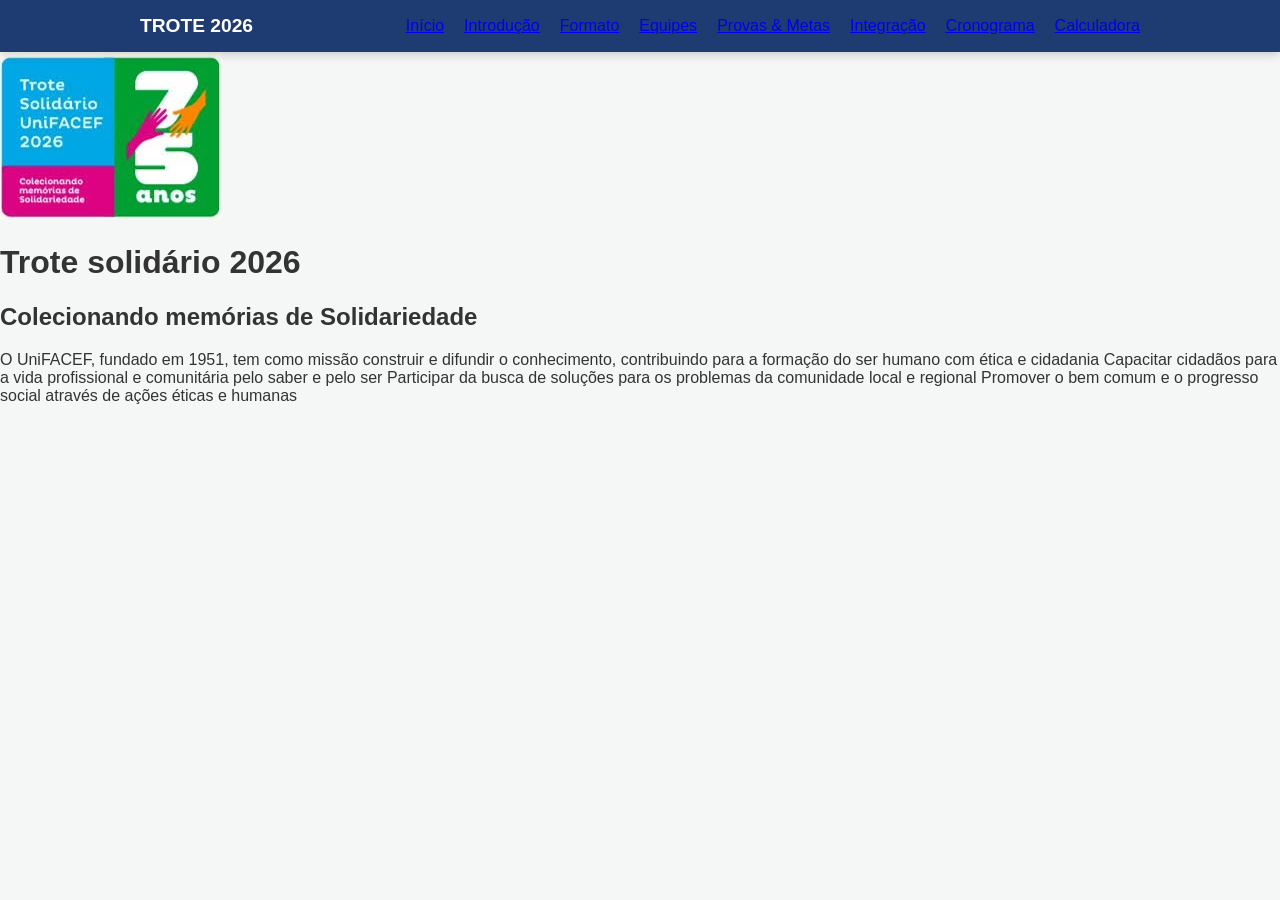
==== index.html @ 2dc085ed "versao 12/03/2026" ====
<!DOCTYPE html> <!--são elementos semânticos: nav, header, main, section-->
<html lang="pt-br">
<head>
    <meta charset="UTF-8">
    <meta name="viewport" content="width=device-width, initial-scale=1.0">
    <link rel="stylesheet" href="style.css">
    <title>Trote Solidário</title>
</head>
<body>

    <nav class="menu-principal">

        <div class="menu-container">
            <a href="index.html" class="logo">Trote 2026</a>

            <ul class="lista">
                
                <li> <a href="index.html"> Início </a> </li>

                <li> <a href="introducao.html"> Introdução </a> </li>

                <li> <a href="formato.html"> Formato </a> </li>

                <li> <a href="equipes.html"> Equipes </a> </li>

                <li> <a href="provas.html"> Provas & Metas </a> </li>

                <li> <a href="integracao.html"> Integração </a> </li>
                
                <li> <a href="cronograma.html"> Cronograma </a> </li>

                <li> <a href="calculadora.html"> Calculadora </a> </li>
            
            </ul>
            
        </div>

    </nav>

    <header class="cabecalho">
        <div class="cabecalho-container">

            <img src="trote-solidario.png" alt="Trote Solidário">
            <h1> Trote solidário 2026 </h1>
            <h2> Colecionando memórias de Solidariedade </h2>

        </div>
    </header>

    <main class="principal">
        <section class="secao">O UniFACEF, fundado em 1951, tem como missão construir e difundir o conhecimento, contribuindo para a formação do ser humano com ética e cidadania
 Capacitar cidadãos para a vida profissional e comunitária pelo saber e pelo ser 
 Participar da busca de soluções para os problemas da comunidade local e regional
 Promover o bem comum e o progresso social através de ações éticas e humanas</section>
        <section></section>
        <section></section>
        <section></section>
        <section></section>

    </main>

</body>
</html>
---- style.css ----
body{
    margin: 0;
    font-family: "Segoe UI", sans-serif;
    background-color:#f4f7f6;
    color: #333;
}

.menu-principal{
    background-color: #1e3c72;
    padding: 15px 0;
    position: sticky; top: 0; z-index: 1000; /* COLOCAR NO OBSIDIAN coloca o menu principal (nav) na parte de cima da tela fixamente (não sai dali mesmo quando scrolla a página*/
    box-shadow: 0 2px 10px rgba(0, 0, 0, 0.2); /* COLOCAR NO OBSIDIAN sombra da caixa (o 0.2 é a transparência)*/
}

.menu-container{
    max-width: 1000px;
    margin: 0 auto;
    display: flex;
    justify-content: space-between;
    align-items: center;
    padding: 0 20px;
}

.logo{
    color: white;
    text-decoration: none;
    font-weight: bold;
    font-size: 1.2rem;
    text-transform: uppercase; /* COLOCAR NO OBSIDIAN coloca todas as letras em maiúsculo */
}

.lista{
    list-style: none;
    display: flex;
    gap: 20px;
    margin: 0;
    padding: 0;
    color: white;
}

.lista li{

}
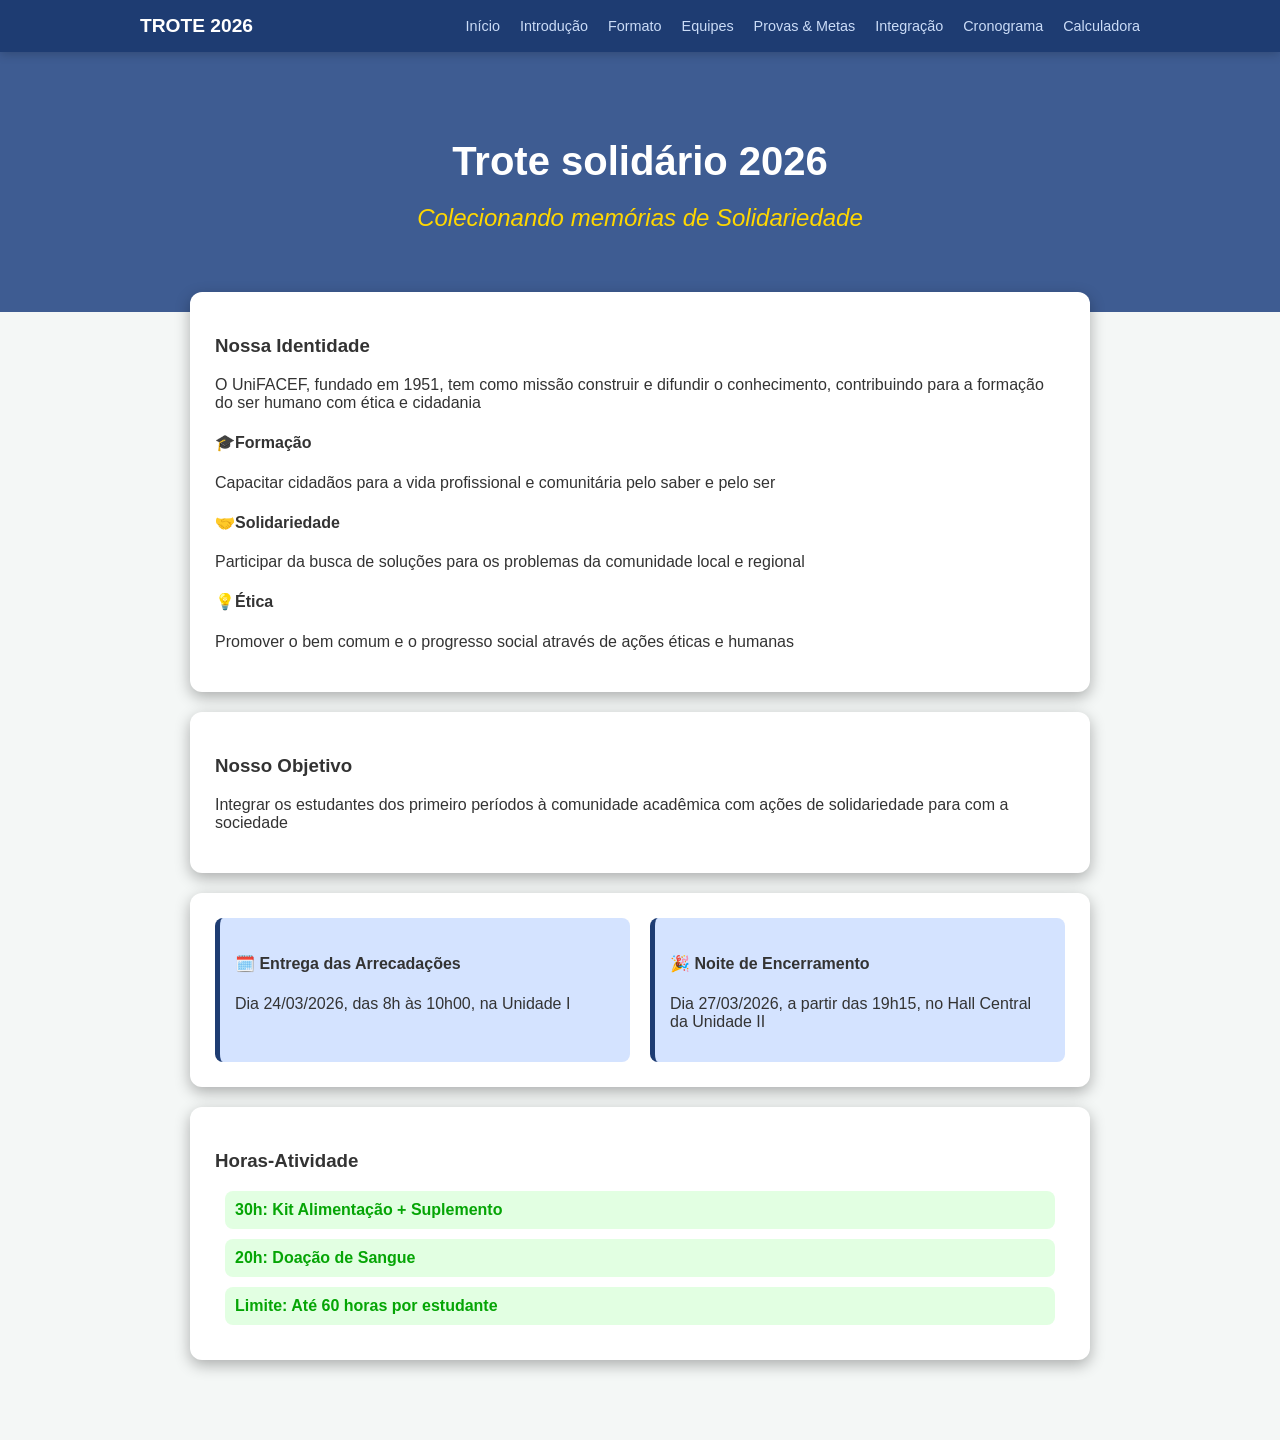
==== commit 4af2ae71: "versao 14/03/2026" ====
--- a/index.html
+++ b/index.html
@@ -40,7 +40,7 @@
     <header class="cabecalho">
         <div class="cabecalho-container">
 
-            <img src="trote-solidario.png" alt="Trote Solidário">
+            
             <h1> Trote solidário 2026 </h1>
             <h2> Colecionando memórias de Solidariedade </h2>
 
@@ -48,16 +48,48 @@
     </header>
 
     <main class="principal">
-        <section class="secao">O UniFACEF, fundado em 1951, tem como missão construir e difundir o conhecimento, contribuindo para a formação do ser humano com ética e cidadania
- Capacitar cidadãos para a vida profissional e comunitária pelo saber e pelo ser 
- Participar da busca de soluções para os problemas da comunidade local e regional
- Promover o bem comum e o progresso social através de ações éticas e humanas</section>
-        <section></section>
-        <section></section>
-        <section></section>
-        <section></section>
+
+        <section class="secao">
+            <h3>Nossa Identidade</h3>
+            <p>O UniFACEF, fundado em 1951, tem como missão construir e difundir o conhecimento, contribuindo para a formação do ser humano com ética e cidadania</p>
+            <h4>🎓Formação</h4>
+            <p>Capacitar cidadãos para a vida profissional e comunitária pelo saber e pelo ser</p>
+            <h4>🤝Solidariedade</h4>
+            <p>Participar da busca de soluções para os problemas da comunidade local e regional</p>
+            <h4>💡Ética</h4>
+            <p>Promover o bem comum e o progresso social através de ações éticas e humanas</p>           
+        </section>
+
+        <section class="secao">
+            <h3>Nosso Objetivo</h3>
+            <p>Integrar os estudantes dos primeiro períodos à comunidade acadêmica com ações de solidariedade para com a sociedade</p>
+        </section>
+
+        <section class="secao" id="section3">
+            <div>
+                <h4>🗓️ Entrega das Arrecadações</h4>
+                <p>Dia 24/03/2026, das 8h às 10h00, na Unidade I</p>
+            </div>
+                
+            <div>
+                <h4>🎉 Noite de Encerramento</h4>
+                <p>Dia 27/03/2026, a partir das 19h15, no Hall Central da Unidade II</p>
+            </div>
+        </section>
+
+        <section class="secao" id="section4">
+            <h3>Horas-Atividade</h3>
+            <div>30h: Kit Alimentação + Suplemento</div>
+            <div>20h: Doação de Sangue</div>
+            <div>Limite: Até 60 horas por estudante</div>
+        </section>
 
     </main>
 
 </body>
-</html>+</html>
+
+<!--O UniFACEF, fundado em 1951, tem como missão construir e difundir o conhecimento, contribuindo para a formação do ser humano com ética e cidadania
+ Capacitar cidadãos para a vida profissional e comunitária pelo saber e pelo ser 
+ Participar da busca de soluções para os problemas da comunidade local e regional
+ Promover o bem comum e o progresso social através de ações éticas e humanas-->
--- a/style.css
+++ b/style.css
@@ -38,6 +38,77 @@
     color: white;
 }
 
-.lista li{
+.lista a{
+    color: #cbdcf7;
+    text-decoration: none;
+    font-size: 0.9rem;
+    font-weight: 500;
+    transition: color 0.3s;
+}
 
+.lista a:hover{
+    color: #fff;
+}
+
+.cabecalho {
+    background-color: #3e5c92;
+    color: white;
+    padding: 60px 20px;
+    text-align: center;
+}
+
+
+
+.cabecalho-container h1{
+    font-size: 2.5rem;
+    margin-bottom: 5px;
+}
+
+.cabecalho-container h2{
+    font-weight: 300;
+    font-style: italic;
+    color: #ffd700;
+}
+
+.principal{
+    max-width: 900px;
+    margin: -40px auto 40px;
+    padding: 20px;
+}
+
+.secao{
+    background: white;
+    margin-bottom: 20px;
+    padding: 25px;
+    border-radius: 12px;
+    box-shadow: 0 5px 15px rgba(0, 0, 0, 0.3);
+}
+
+#section3{
+    display: flex;
+    flex-direction: row;
+    gap: 20px;
+}
+
+#section3 div{
+    background-color: #d4e3ff;
+    border-radius: 8px;
+    border-left: #1e3c72;
+    border-left-width: 5px;
+    border-left-style: solid;
+    padding: 15px;
+    width: 400px;
+}
+
+#section4 div{
+    background-color: rgb(226, 255, 226);
+    width: 400px;
+    height: 100px;
+    margin: 10px;
+    border-radius: 8px;
+    padding: 10px;
+    height: auto;
+    width: auto;
+    color: rgb(5, 165, 5);
+    font-weight: bold;
 }
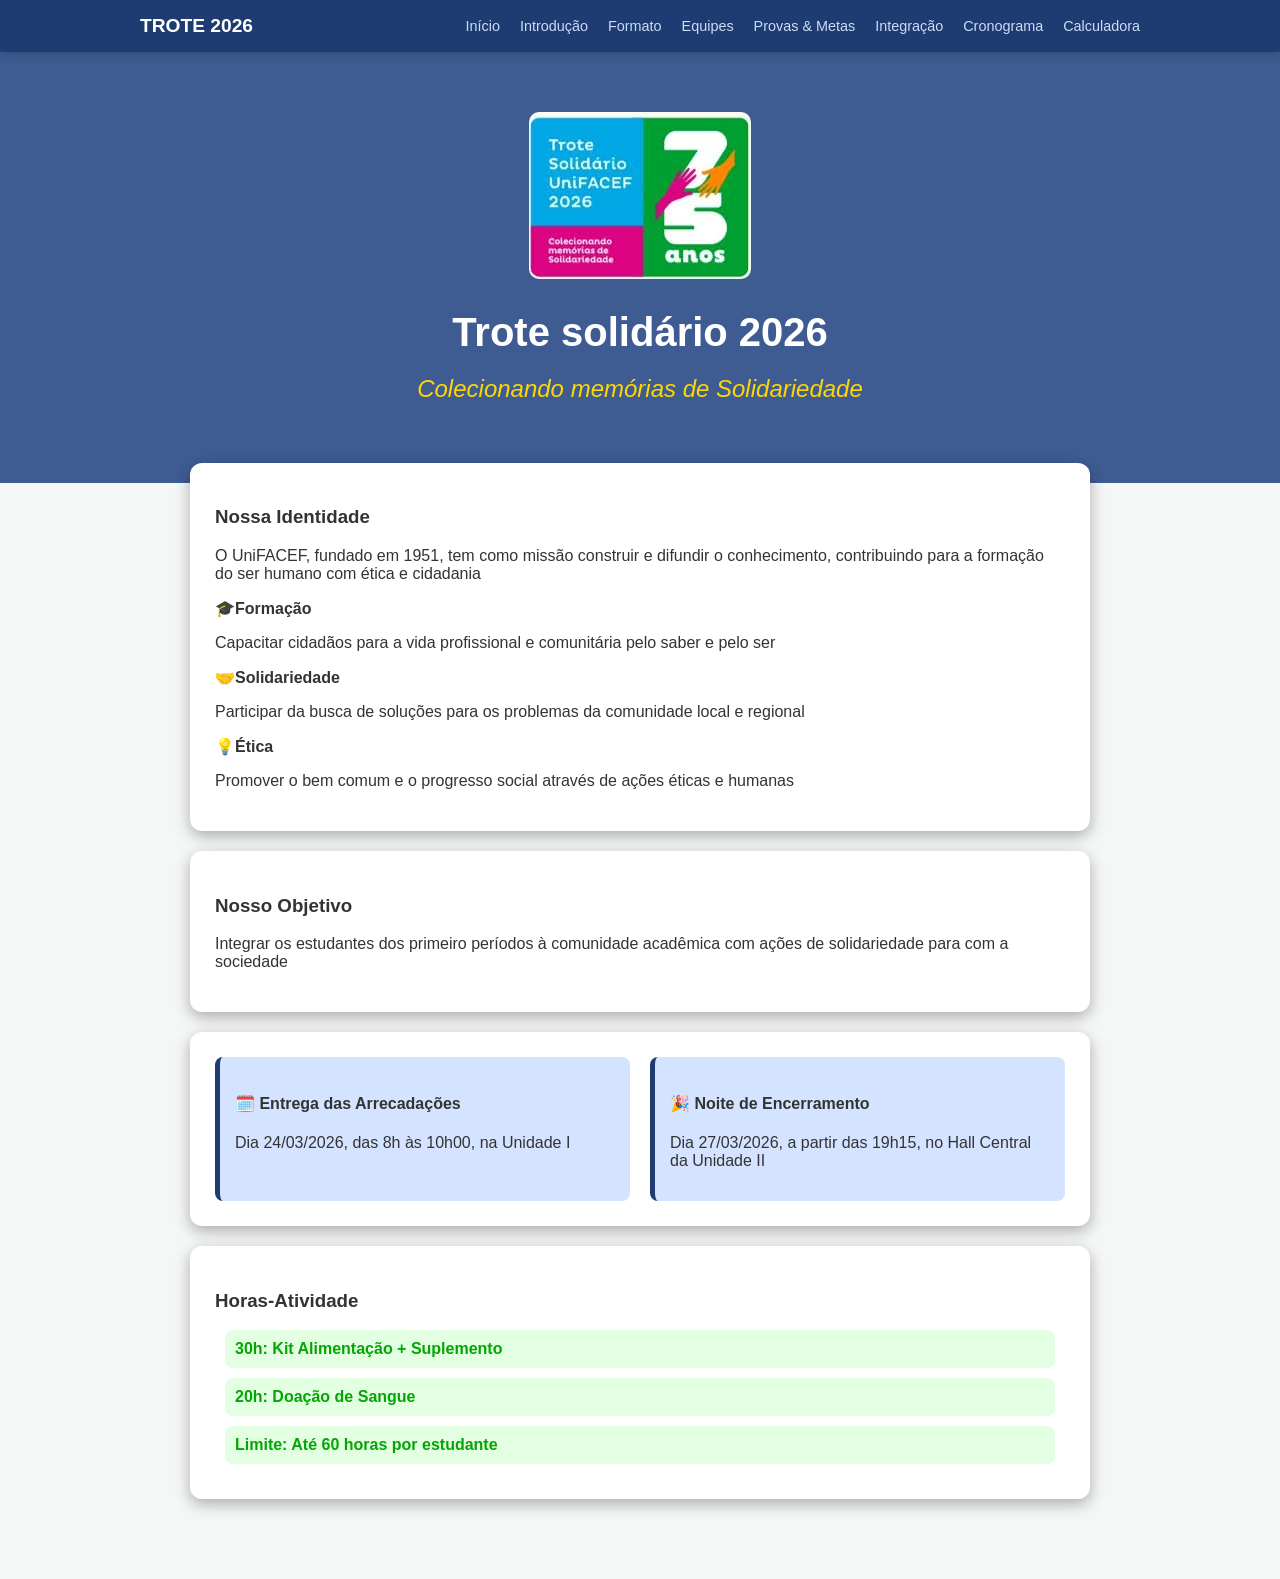
==== commit b4964fd8: "versao 18/03/2026" ====
--- a/index.html
+++ b/index.html
@@ -1,4 +1,4 @@
-<!DOCTYPE html> <!--são elementos semânticos: nav, header, main, section-->
+<!DOCTYPE html>
 <html lang="pt-br">
 <head>
     <meta charset="UTF-8">
@@ -40,7 +40,7 @@
     <header class="cabecalho">
         <div class="cabecalho-container">
 
-            
+            <img src="trote-solidario.png" alt="Trote solidário 2026">            
             <h1> Trote solidário 2026 </h1>
             <h2> Colecionando memórias de Solidariedade </h2>
 
@@ -52,11 +52,11 @@
         <section class="secao">
             <h3>Nossa Identidade</h3>
             <p>O UniFACEF, fundado em 1951, tem como missão construir e difundir o conhecimento, contribuindo para a formação do ser humano com ética e cidadania</p>
-            <h4>🎓Formação</h4>
+            <strong>🎓Formação</strong>
             <p>Capacitar cidadãos para a vida profissional e comunitária pelo saber e pelo ser</p>
-            <h4>🤝Solidariedade</h4>
+            <strong>🤝Solidariedade</strong>
             <p>Participar da busca de soluções para os problemas da comunidade local e regional</p>
-            <h4>💡Ética</h4>
+            <strong>💡Ética</strong>
             <p>Promover o bem comum e o progresso social através de ações éticas e humanas</p>           
         </section>
 
@@ -86,10 +86,5 @@
 
     </main>
 
-</body>
-</html>
-
-<!--O UniFACEF, fundado em 1951, tem como missão construir e difundir o conhecimento, contribuindo para a formação do ser humano com ética e cidadania
- Capacitar cidadãos para a vida profissional e comunitária pelo saber e pelo ser 
- Participar da busca de soluções para os problemas da comunidade local e regional
- Promover o bem comum e o progresso social através de ações éticas e humanas-->+ </body>
+</html>
--- a/style.css
+++ b/style.css
@@ -8,8 +8,8 @@
 .menu-principal{
     background-color: #1e3c72;
     padding: 15px 0;
-    position: sticky; top: 0; z-index: 1000; /* COLOCAR NO OBSIDIAN coloca o menu principal (nav) na parte de cima da tela fixamente (não sai dali mesmo quando scrolla a página*/
-    box-shadow: 0 2px 10px rgba(0, 0, 0, 0.2); /* COLOCAR NO OBSIDIAN sombra da caixa (o 0.2 é a transparência)*/
+    position: sticky; top: 0; z-index: 1000;
+    box-shadow: 0 2px 10px rgba(0, 0, 0, 0.2); 
 }
 
 .menu-container{
@@ -26,7 +26,7 @@
     text-decoration: none;
     font-weight: bold;
     font-size: 1.2rem;
-    text-transform: uppercase; /* COLOCAR NO OBSIDIAN coloca todas as letras em maiúsculo */
+    text-transform: uppercase;
 }
 
 .lista{
@@ -111,4 +111,8 @@
     width: auto;
     color: rgb(5, 165, 5);
     font-weight: bold;
+}
+
+img{
+    border-radius: 10px;
 }
